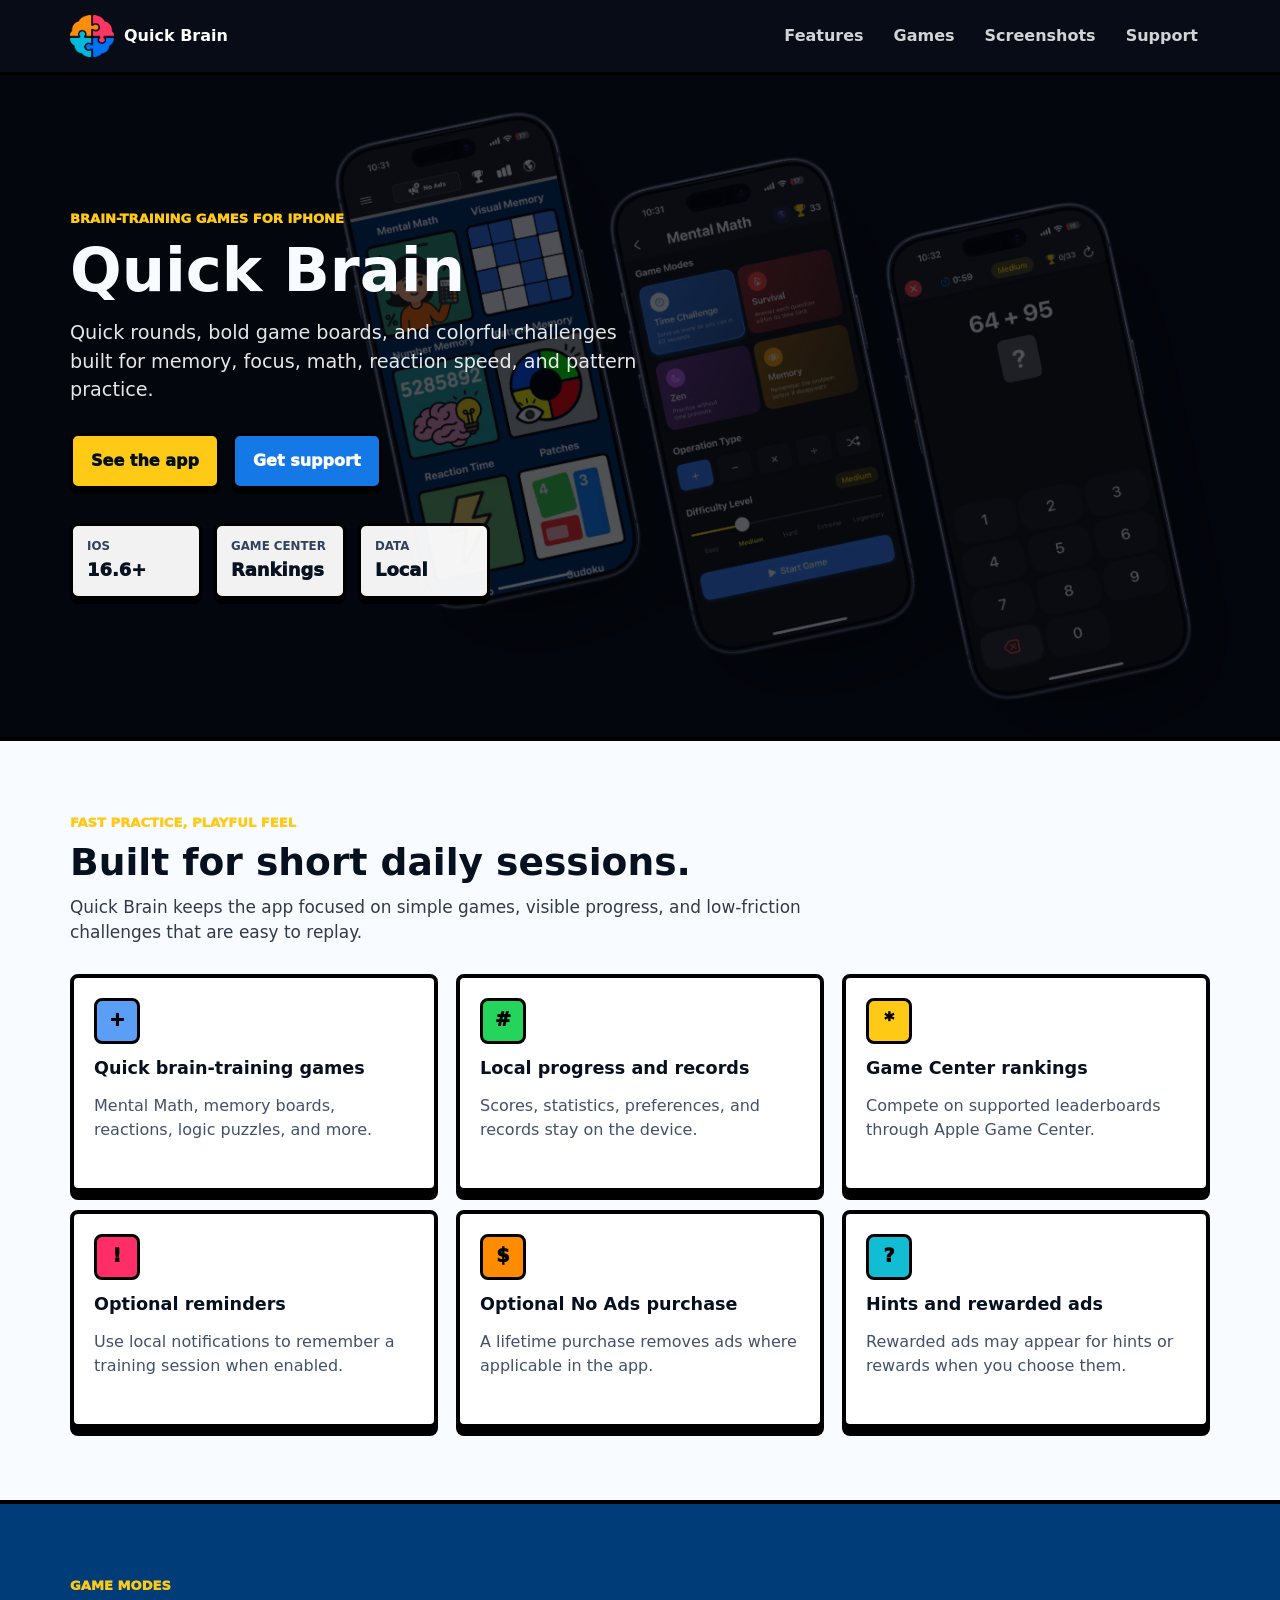
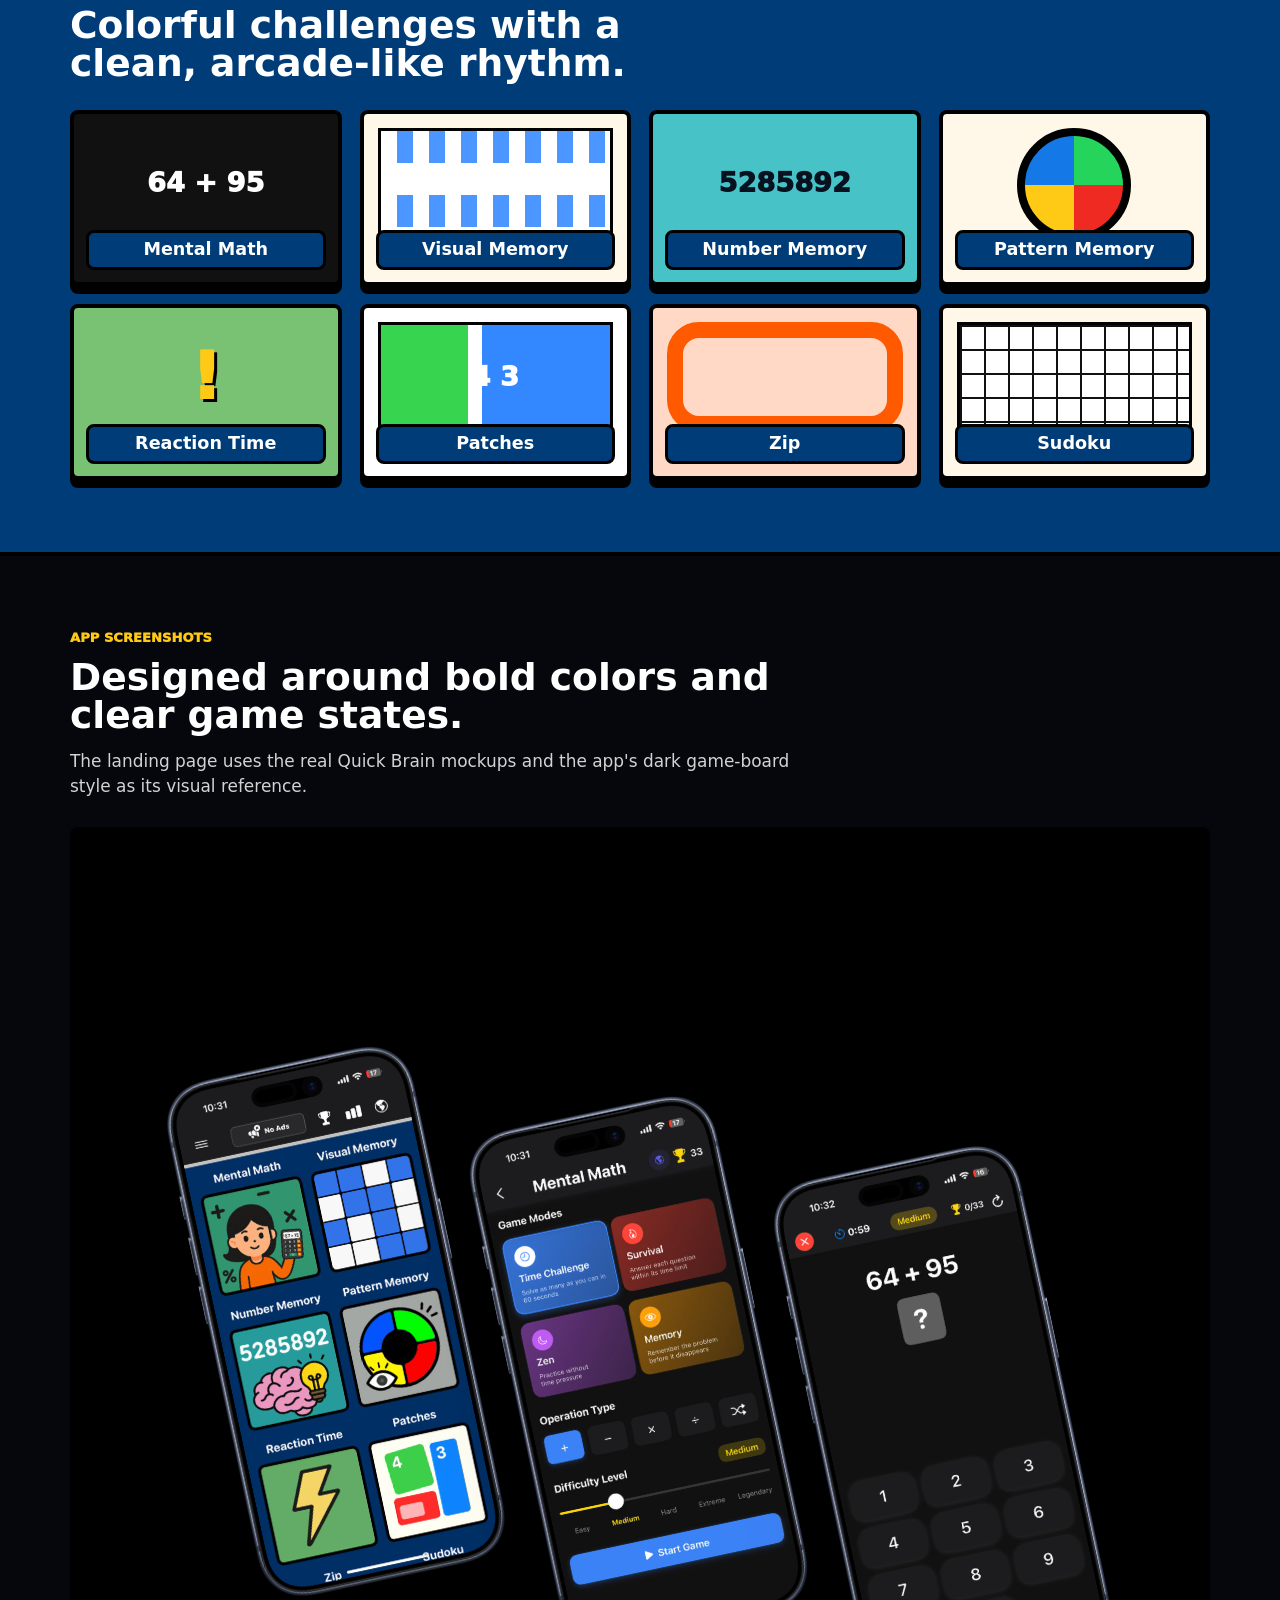
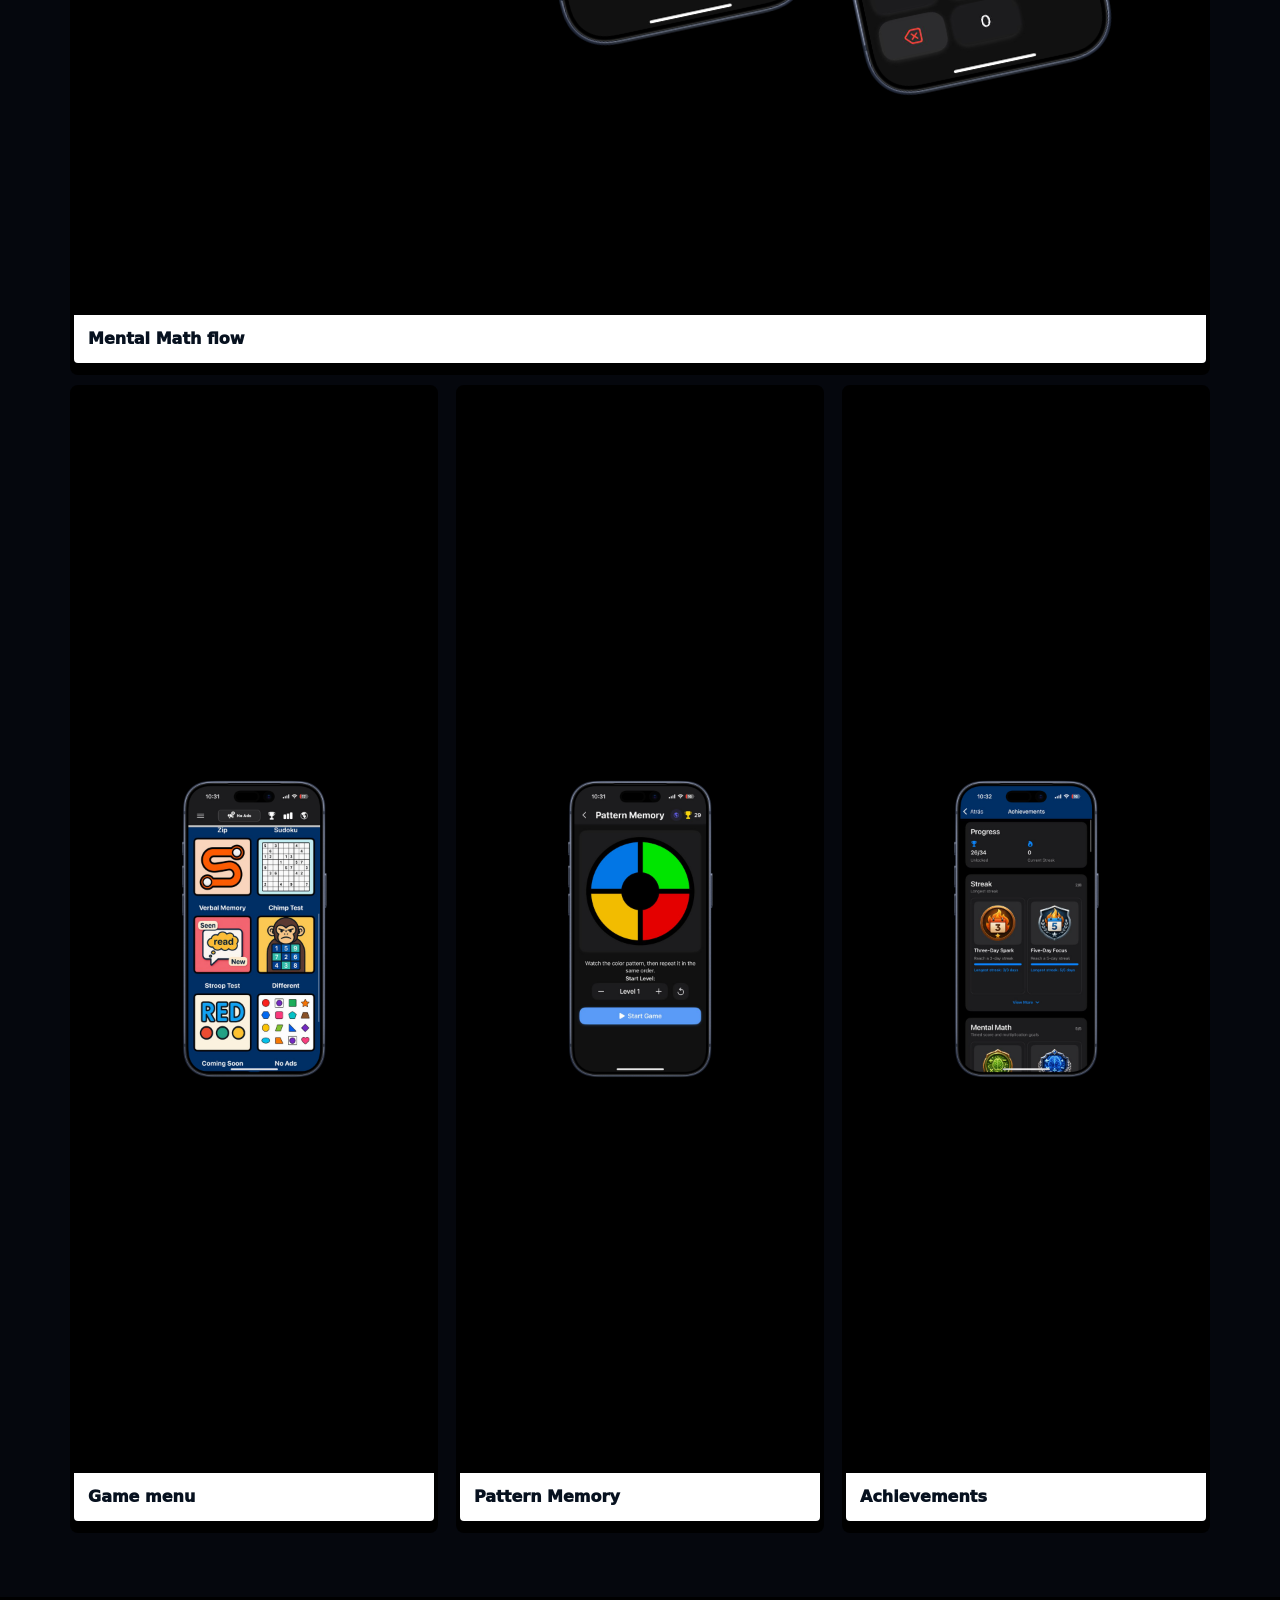
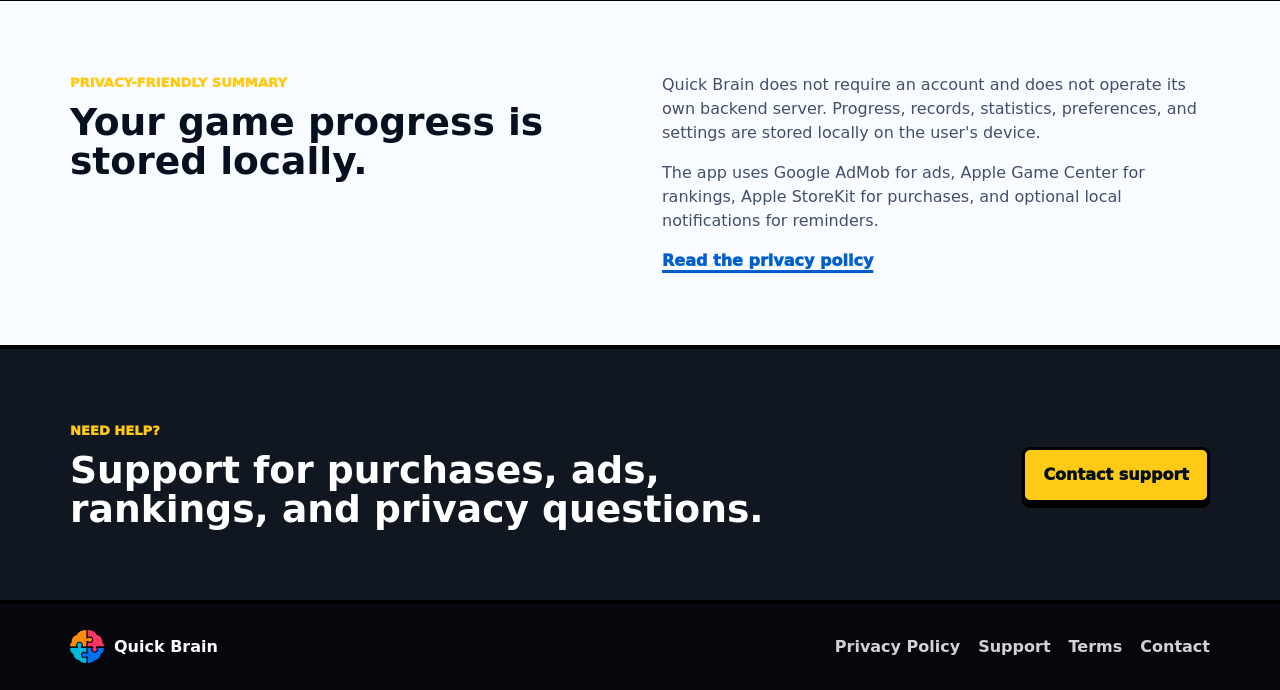
==== index.html @ 98ff45d4 "Add initial website structure for Quick Brain app - Created index.html for the main landing page wit" ====
<!doctype html>
<html lang="en">
  <head>
    <meta charset="utf-8">
    <meta name="viewport" content="width=device-width, initial-scale=1">
    <title>Quick Brain | Brain Training Games for iPhone</title>
    <meta
      name="description"
      content="Quick Brain is a playful iPhone app with fast brain-training games, local progress, Game Center rankings, reminders, and an optional No Ads purchase."
    >
    <meta property="og:title" content="Quick Brain">
    <meta property="og:description" content="Fast, playful brain-training games for iPhone.">
    <meta property="og:image" content="/imagenes/edits/mental-math-flow-mockup.png">
    <link rel="icon" href="/imagenes/logo.png">
    <link rel="apple-touch-icon" href="/imagenes/logo.png">
    <link rel="stylesheet" href="/styles.css">
  </head>
  <body>
    <header class="site-header">
      <nav class="nav-shell" aria-label="Main navigation">
        <a class="brand" href="/" aria-label="Quick Brain home">
          <img class="brand-logo" src="/imagenes/logo.png" alt="" width="44" height="44">
          <span>Quick Brain</span>
        </a>
        <button class="nav-toggle" type="button" aria-expanded="false" aria-controls="nav-links" aria-label="Open navigation">
          <span></span>
          <span></span>
          <span></span>
        </button>
        <div class="nav-links" id="nav-links">
          <a href="#features">Features</a>
          <a href="#games">Games</a>
          <a href="#screenshots">Screenshots</a>
          <a href="/support/">Support</a>
        </div>
      </nav>
    </header>

    <main>
      <section class="hero" aria-labelledby="hero-title">
        <div class="hero-content">
          <p class="eyebrow">Brain-training games for iPhone</p>
          <h1 id="hero-title">Quick Brain</h1>
          <p class="hero-copy">
            Quick rounds, bold game boards, and colorful challenges built for memory,
            focus, math, reaction speed, and pattern practice.
          </p>
          <div class="hero-actions">
            <a class="button primary" href="#screenshots">See the app</a>
            <a class="button secondary" href="/support/">Get support</a>
          </div>
          <dl class="hero-stats" aria-label="Quick Brain app highlights">
            <div>
              <dt>iOS</dt>
              <dd>16.6+</dd>
            </div>
            <div>
              <dt>Game Center</dt>
              <dd>Rankings</dd>
            </div>
            <div>
              <dt>Data</dt>
              <dd>Local</dd>
            </div>
          </dl>
        </div>
      </section>

      <section class="section section-light" id="features">
        <div class="section-inner">
          <div class="section-heading">
            <p class="eyebrow">Fast practice, playful feel</p>
            <h2>Built for short daily sessions.</h2>
            <p>
              Quick Brain keeps the app focused on simple games, visible progress,
              and low-friction challenges that are easy to replay.
            </p>
          </div>

          <div class="feature-grid">
            <article class="feature-card accent-blue">
              <span class="feature-icon" aria-hidden="true">+</span>
              <h3>Quick brain-training games</h3>
              <p>Mental Math, memory boards, reactions, logic puzzles, and more.</p>
            </article>
            <article class="feature-card accent-green">
              <span class="feature-icon" aria-hidden="true">#</span>
              <h3>Local progress and records</h3>
              <p>Scores, statistics, preferences, and records stay on the device.</p>
            </article>
            <article class="feature-card accent-yellow">
              <span class="feature-icon" aria-hidden="true">*</span>
              <h3>Game Center rankings</h3>
              <p>Compete on supported leaderboards through Apple Game Center.</p>
            </article>
            <article class="feature-card accent-pink">
              <span class="feature-icon" aria-hidden="true">!</span>
              <h3>Optional reminders</h3>
              <p>Use local notifications to remember a training session when enabled.</p>
            </article>
            <article class="feature-card accent-orange">
              <span class="feature-icon" aria-hidden="true">$</span>
              <h3>Optional No Ads purchase</h3>
              <p>A lifetime purchase removes ads where applicable in the app.</p>
            </article>
            <article class="feature-card accent-cyan">
              <span class="feature-icon" aria-hidden="true">?</span>
              <h3>Hints and rewarded ads</h3>
              <p>Rewarded ads may appear for hints or rewards when you choose them.</p>
            </article>
          </div>
        </div>
      </section>

      <section class="section section-blue" id="games">
        <div class="section-inner">
          <div class="section-heading compact">
            <p class="eyebrow">Game modes</p>
            <h2>Colorful challenges with a clean, arcade-like rhythm.</h2>
          </div>

          <div class="game-grid" aria-label="Quick Brain games">
            <article class="game-card math">
              <span aria-hidden="true">64 + 95</span>
              <h3>Mental Math</h3>
            </article>
            <article class="game-card visual">
              <span aria-hidden="true"></span>
              <h3>Visual Memory</h3>
            </article>
            <article class="game-card number">
              <span aria-hidden="true">5285892</span>
              <h3>Number Memory</h3>
            </article>
            <article class="game-card pattern">
              <span aria-hidden="true"></span>
              <h3>Pattern Memory</h3>
            </article>
            <article class="game-card reaction">
              <span aria-hidden="true">!</span>
              <h3>Reaction Time</h3>
            </article>
            <article class="game-card patches">
              <span aria-hidden="true">4 3</span>
              <h3>Patches</h3>
            </article>
            <article class="game-card zip">
              <span aria-hidden="true"></span>
              <h3>Zip</h3>
            </article>
            <article class="game-card sudoku">
              <span aria-hidden="true"></span>
              <h3>Sudoku</h3>
            </article>
          </div>
        </div>
      </section>

      <section class="section section-dark" id="screenshots">
        <div class="section-inner">
          <div class="section-heading">
            <p class="eyebrow">App screenshots</p>
            <h2>Designed around bold colors and clear game states.</h2>
            <p>
              The landing page uses the real Quick Brain mockups and the app's
              dark game-board style as its visual reference.
            </p>
          </div>

          <div class="showcase-grid">
            <figure class="shot-card wide">
              <img
                src="/imagenes/edits/mental-math-flow-mockup.png"
                alt="Three Quick Brain iPhone screens showing game selection, Mental Math settings, and a Mental Math question."
                width="1080"
                height="1080"
              >
              <figcaption>Mental Math flow</figcaption>
            </figure>
            <figure class="shot-card">
              <img
                src="/imagenes/edits/main-menu-second-half-mockup.png"
                alt="Quick Brain iPhone menu showing Zip, Sudoku, Verbal Memory, Chimp Test, Stroop Test, and Different."
                width="1080"
                height="1080"
                loading="lazy"
              >
              <figcaption>Game menu</figcaption>
            </figure>
            <figure class="shot-card">
              <img
                src="/imagenes/edits/pattern-memory-mockup.png"
                alt="Pattern Memory screen with a four-color circular sequence game."
                width="1080"
                height="1080"
                loading="lazy"
              >
              <figcaption>Pattern Memory</figcaption>
            </figure>
            <figure class="shot-card">
              <img
                src="/imagenes/edits/achievements-mockup.png"
                alt="Achievements screen showing progress, streak medals, and Mental Math awards."
                width="1080"
                height="1080"
                loading="lazy"
              >
              <figcaption>Achievements</figcaption>
            </figure>
          </div>
        </div>
      </section>

      <section class="section section-light">
        <div class="section-inner split-section">
          <div>
            <p class="eyebrow">Privacy-friendly summary</p>
            <h2>Your game progress is stored locally.</h2>
          </div>
          <div class="copy-stack">
            <p>
              Quick Brain does not require an account and does not operate its own
              backend server. Progress, records, statistics, preferences, and settings
              are stored locally on the user's device.
            </p>
            <p>
              The app uses Google AdMob for ads, Apple Game Center for rankings,
              Apple StoreKit for purchases, and optional local notifications for reminders.
            </p>
            <a class="text-link" href="/privacy/">Read the privacy policy</a>
          </div>
        </div>
      </section>

      <section class="section cta-section">
        <div class="section-inner cta-inner">
          <div>
            <p class="eyebrow">Need help?</p>
            <h2>Support for purchases, ads, rankings, and privacy questions.</h2>
          </div>
          <a class="button primary" href="/support/">Contact support</a>
        </div>
      </section>
    </main>

    <footer class="site-footer">
      <div class="footer-inner">
        <a class="footer-brand" href="/">
          <img src="/imagenes/logo.png" alt="" width="34" height="34">
          <span>Quick Brain</span>
        </a>
        <div class="footer-links" aria-label="Footer navigation">
          <a href="/privacy/">Privacy Policy</a>
          <a href="/support/">Support</a>
          <a href="/terms/">Terms</a>
          <a href="mailto:support@tudominio.com">Contact</a>
        </div>
      </div>
    </footer>

    <script src="/script.js"></script>
  </body>
</html>
---- styles.css ----
:root {
  color-scheme: dark;
  --ink: #06101f;
  --ink-2: #101622;
  --panel: #17191f;
  --blue: #003d78;
  --blue-2: #1479e6;
  --cyan: #12bdd4;
  --green: #25d45b;
  --yellow: #ffca16;
  --orange: #ff8c00;
  --pink: #ff2e67;
  --red: #ef2a23;
  --paper: #f8fbff;
  --cream: #fff8e8;
  --muted: #aeb8c8;
  --line: #000;
  --shadow: 0 24px 64px rgba(0, 0, 0, 0.35);
  --max: 1140px;
}

* {
  box-sizing: border-box;
}

html {
  scroll-behavior: smooth;
}

body {
  margin: 0;
  font-family: Inter, ui-sans-serif, system-ui, -apple-system, BlinkMacSystemFont, "Segoe UI", sans-serif;
  color: var(--paper);
  background: var(--ink);
  line-height: 1.5;
}

body.nav-open {
  overflow: hidden;
}

img {
  display: block;
  max-width: 100%;
}

a {
  color: inherit;
}

.site-header {
  position: sticky;
  top: 0;
  z-index: 20;
  border-bottom: 3px solid var(--line);
  background: rgba(8, 13, 22, 0.96);
  backdrop-filter: blur(16px);
}

.nav-shell {
  width: calc(100% - 32px);
  max-width: var(--max);
  min-height: 72px;
  margin: 0 auto;
  display: flex;
  align-items: center;
  justify-content: space-between;
  gap: 18px;
}

.brand,
.footer-brand {
  display: inline-flex;
  align-items: center;
  gap: 10px;
  color: #fff;
  font-weight: 900;
  text-decoration: none;
}

.brand-logo,
.footer-brand img {
  width: 44px;
  height: 44px;
  object-fit: contain;
}

.nav-links {
  display: flex;
  align-items: center;
  gap: 6px;
}

.nav-links a,
.footer-links a {
  color: rgba(255, 255, 255, 0.82);
  font-weight: 800;
  text-decoration: none;
}

.nav-links a {
  padding: 10px 12px;
  border-radius: 8px;
}

.nav-links a:hover,
.nav-links a:focus-visible,
.footer-links a:hover,
.footer-links a:focus-visible {
  color: #fff;
  outline: none;
}

.nav-links a:hover,
.nav-links a:focus-visible {
  background: rgba(255, 255, 255, 0.1);
}

.nav-toggle {
  display: none;
  width: 44px;
  height: 44px;
  border: 3px solid #000;
  border-radius: 8px;
  background: #fff;
  color: #000;
  cursor: pointer;
}

.nav-toggle span {
  display: block;
  width: 18px;
  height: 3px;
  margin: 4px auto;
  border-radius: 3px;
  background: #000;
}

.hero {
  position: relative;
  min-height: 74svh;
  overflow: hidden;
  display: flex;
  align-items: center;
  border-bottom: 4px solid #000;
  background: #05070d;
}

.hero::before {
  content: "";
  position: absolute;
  inset: 0;
  background-image: url("/imagenes/edits/mental-math-flow-mockup.png");
  background-repeat: no-repeat;
  background-size: min(980px, 95vw);
  background-position: right 2vw center;
  opacity: 0.72;
}

.hero::after {
  content: "";
  position: absolute;
  inset: 0;
  background: rgba(2, 6, 13, 0.57);
}

.hero-content {
  position: relative;
  z-index: 1;
  width: calc(100% - 32px);
  max-width: var(--max);
  margin: 0 auto;
  padding: 76px 0 80px;
}

.eyebrow {
  margin: 0 0 10px;
  color: var(--yellow);
  font-size: 0.82rem;
  font-weight: 950;
  text-transform: uppercase;
  letter-spacing: 0;
}

h1,
h2,
h3,
p {
  overflow-wrap: anywhere;
}

h1,
h2,
h3 {
  margin: 0;
  line-height: 1.02;
  letter-spacing: 0;
}

h1 {
  max-width: 640px;
  font-size: 3.8rem;
}

h2 {
  font-size: 2.35rem;
}

h3 {
  font-size: 1.1rem;
}

.hero-copy {
  max-width: 590px;
  margin: 18px 0 0;
  color: rgba(255, 255, 255, 0.9);
  font-size: 1.2rem;
}

.hero-actions,
.cta-inner,
.footer-inner,
.hero-stats,
.split-section {
  display: flex;
}

.hero-actions {
  flex-wrap: wrap;
  gap: 12px;
  margin-top: 28px;
}

.button {
  display: inline-flex;
  min-height: 48px;
  align-items: center;
  justify-content: center;
  padding: 13px 18px;
  border: 3px solid #000;
  border-radius: 8px;
  box-shadow: 0 5px 0 #000;
  font-weight: 950;
  text-decoration: none;
  transition: transform 160ms ease, box-shadow 160ms ease;
}

.button:hover,
.button:focus-visible {
  transform: translateY(2px);
  box-shadow: 0 3px 0 #000;
  outline: none;
}

.button.primary {
  color: #03101c;
  background: var(--yellow);
}

.button.secondary {
  color: #fff;
  background: var(--blue-2);
}

.hero-stats {
  flex-wrap: wrap;
  gap: 12px;
  margin: 34px 0 0;
}

.hero-stats div {
  min-width: 132px;
  padding: 12px 14px;
  border: 3px solid #000;
  border-radius: 8px;
  background: rgba(255, 255, 255, 0.95);
  box-shadow: 0 5px 0 #000;
  color: #07111f;
}

.hero-stats dt {
  color: #31435c;
  font-size: 0.74rem;
  font-weight: 900;
  text-transform: uppercase;
}

.hero-stats dd {
  margin: 1px 0 0;
  font-size: 1.12rem;
  font-weight: 950;
}

.section {
  border-bottom: 4px solid #000;
}

.section-inner {
  width: calc(100% - 32px);
  max-width: var(--max);
  margin: 0 auto;
  padding: 72px 0;
}

.section-light {
  color: var(--ink);
  background: var(--paper);
}

.section-blue {
  color: #fff;
  background: var(--blue);
}

.section-dark {
  color: #fff;
  background: #05070d;
}

.section-heading {
  max-width: 760px;
  margin-bottom: 28px;
}

.section-heading.compact {
  max-width: 680px;
}

.section-heading p:not(.eyebrow) {
  margin: 14px 0 0;
  color: currentColor;
  opacity: 0.82;
  font-size: 1.06rem;
}

.feature-grid,
.game-grid,
.showcase-grid,
.support-grid {
  display: grid;
  gap: 18px;
}

.feature-grid {
  grid-template-columns: repeat(3, 1fr);
}

.feature-card,
.game-card,
.shot-card,
.support-card {
  border: 4px solid #000;
  border-radius: 8px;
  box-shadow: 0 8px 0 #000;
}

.feature-card {
  min-height: 218px;
  padding: 20px;
  background: #fff;
}

.feature-card p,
.support-card p,
.legal-content p,
.copy-stack p {
  color: #42516a;
}

.feature-icon {
  display: inline-flex;
  width: 46px;
  height: 46px;
  margin-bottom: 16px;
  align-items: center;
  justify-content: center;
  border: 3px solid #000;
  border-radius: 8px;
  color: #000;
  font-size: 1.2rem;
  font-weight: 950;
}

.accent-blue .feature-icon {
  background: #5a9ff5;
}

.accent-green .feature-icon {
  background: var(--green);
}

.accent-yellow .feature-icon {
  background: var(--yellow);
}

.accent-pink .feature-icon {
  background: var(--pink);
}

.accent-orange .feature-icon {
  background: var(--orange);
}

.accent-cyan .feature-icon {
  background: var(--cyan);
}

.game-grid {
  grid-template-columns: repeat(4, 1fr);
}

.game-card {
  position: relative;
  min-height: 176px;
  overflow: hidden;
  padding: 14px;
  background: var(--cream);
}

.game-card h3 {
  position: absolute;
  left: 12px;
  right: 12px;
  bottom: 12px;
  z-index: 1;
  padding: 8px 10px;
  border: 3px solid #000;
  border-radius: 8px;
  color: #fff;
  background: var(--blue);
  text-align: center;
}

.game-card > span {
  display: grid;
  min-height: 110px;
  place-items: center;
  color: #07111f;
  font-size: 1.7rem;
  font-weight: 950;
}

.game-card.math {
  background: #111;
}

.game-card.math > span {
  color: #fff;
}

.game-card.visual > span {
  background:
    linear-gradient(90deg, #fff 25%, transparent 25% 50%, #fff 50% 75%, transparent 75%) 0 0 / 64px 64px,
    linear-gradient(#4b96ff 50%, #fff 50%) 0 0 / 64px 64px;
  border: 3px solid #000;
}

.game-card.number {
  background: #47c3c8;
}

.game-card.pattern > span {
  width: 114px;
  height: 114px;
  margin: 0 auto;
  border: 8px solid #000;
  border-radius: 50%;
  background:
    conic-gradient(var(--green) 0 25%, var(--red) 25% 50%, var(--yellow) 50% 75%, var(--blue-2) 75% 100%);
}

.game-card.reaction {
  background: #79c173;
}

.game-card.reaction > span {
  color: var(--yellow);
  font-size: 4rem;
  text-shadow: 3px 3px 0 #000;
}

.game-card.patches {
  background: #fff;
}

.game-card.patches > span {
  color: #fff;
  background:
    linear-gradient(90deg, #37d450 0 38%, transparent 38% 44%, #3488ff 44% 100%);
  border: 3px solid #000;
}

.game-card.zip {
  background: #ffd9c5;
}

.game-card.zip > span {
  border: 16px solid #ff5a00;
  border-radius: 32px;
}

.game-card.sudoku > span {
  background:
    linear-gradient(#111 2px, transparent 2px) 0 0 / 24px 24px,
    linear-gradient(90deg, #111 2px, transparent 2px) 0 0 / 24px 24px,
    #fff;
  border: 3px solid #000;
}

.showcase-grid {
  grid-template-columns: repeat(3, 1fr);
  align-items: stretch;
}

.shot-card {
  margin: 0;
  overflow: hidden;
  background: #000;
}

.shot-card.wide {
  grid-column: span 3;
}

.shot-card img {
  width: 100%;
  aspect-ratio: 1;
  object-fit: contain;
  background: #000;
}

.shot-card figcaption {
  padding: 12px 14px;
  border-top: 4px solid #000;
  color: #07111f;
  background: #fff;
  font-weight: 950;
}

.split-section {
  align-items: flex-start;
  justify-content: space-between;
  gap: 44px;
}

.split-section > * {
  flex: 1;
}

.copy-stack p:first-child {
  margin-top: 0;
}

.text-link {
  color: #005fcc;
  font-weight: 950;
  text-decoration-thickness: 3px;
  text-underline-offset: 4px;
}

.cta-section {
  color: #fff;
  background: #111720;
}

.cta-inner {
  align-items: center;
  justify-content: space-between;
  gap: 24px;
}

.cta-inner h2 {
  max-width: 760px;
}

.site-footer {
  background: #05070d;
}

.footer-inner {
  width: calc(100% - 32px);
  max-width: var(--max);
  margin: 0 auto;
  padding: 26px 0;
  align-items: center;
  justify-content: space-between;
  gap: 20px;
}

.footer-brand img {
  width: 34px;
  height: 34px;
}

.footer-links {
  display: flex;
  flex-wrap: wrap;
  gap: 14px 18px;
}

.page-hero {
  color: #fff;
  border-bottom: 4px solid #000;
  background: #05070d;
}

.page-hero .section-inner {
  padding: 66px 0;
}

.page-hero h1 {
  font-size: 3rem;
}

.page-hero p:not(.eyebrow) {
  max-width: 690px;
  color: rgba(255, 255, 255, 0.84);
  font-size: 1.08rem;
}

.page-hero .button {
  margin-top: 16px;
}

.legal-page {
  color: var(--ink);
  background: var(--paper);
}

.legal-content {
  max-width: 840px;
}

.legal-content h2,
.support-card h2 {
  margin-top: 32px;
  color: var(--ink);
  font-size: 1.35rem;
}

.legal-content h2:first-of-type {
  margin-top: 20px;
}

.legal-content a,
.support-card a {
  color: #005fcc;
  font-weight: 850;
}

.support-grid {
  grid-template-columns: repeat(2, 1fr);
}

.support-card {
  padding: 22px;
  background: #fff;
}

.support-card h2 {
  margin-top: 0;
}

.support-card ol {
  margin: 16px 0 0;
  padding-left: 22px;
  color: #42516a;
}

.support-card li + li {
  margin-top: 8px;
}

@media (max-width: 920px) {
  .feature-grid,
  .game-grid,
  .showcase-grid,
  .support-grid {
    grid-template-columns: repeat(2, 1fr);
  }

  .shot-card.wide {
    grid-column: span 2;
  }
}

@media (max-width: 720px) {
  .nav-toggle {
    display: block;
  }

  .nav-links {
    position: fixed;
    left: 16px;
    right: 16px;
    top: 84px;
    display: none;
    flex-direction: column;
    align-items: stretch;
    padding: 14px;
    border: 4px solid #000;
    border-radius: 8px;
    background: #101722;
    box-shadow: 0 8px 0 #000;
  }

  .nav-links.is-open {
    display: flex;
  }

  .nav-links a {
    padding: 13px 12px;
  }

  .hero {
    min-height: 72svh;
    align-items: flex-end;
  }

  .hero::before {
    background-size: 780px;
    background-position: center top 18px;
    opacity: 0.52;
  }

  .hero-content {
    padding: 150px 0 36px;
  }

  h1 {
    font-size: 2.85rem;
  }

  h2 {
    font-size: 2rem;
  }

  .hero-copy {
    font-size: 1.05rem;
  }

  .section-inner {
    padding: 52px 0;
  }

  .feature-grid,
  .game-grid,
  .showcase-grid,
  .support-grid {
    grid-template-columns: 1fr;
  }

  .shot-card.wide {
    grid-column: span 1;
  }

  .split-section,
  .cta-inner,
  .footer-inner {
    flex-direction: column;
    align-items: flex-start;
  }

  .hero-stats div {
    flex: 1 1 140px;
  }
}

@media (max-width: 420px) {
  .nav-shell,
  .section-inner,
  .footer-inner,
  .hero-content {
    width: calc(100% - 24px);
    max-width: 366px;
    margin-left: 12px;
    margin-right: 12px;
  }

  .brand span {
    max-width: 170px;
  }

  h1 {
    font-size: 2.45rem;
  }

  h2 {
    font-size: 1.72rem;
  }

  .button {
    width: 100%;
  }

  .hero-actions {
    width: 100%;
  }
}
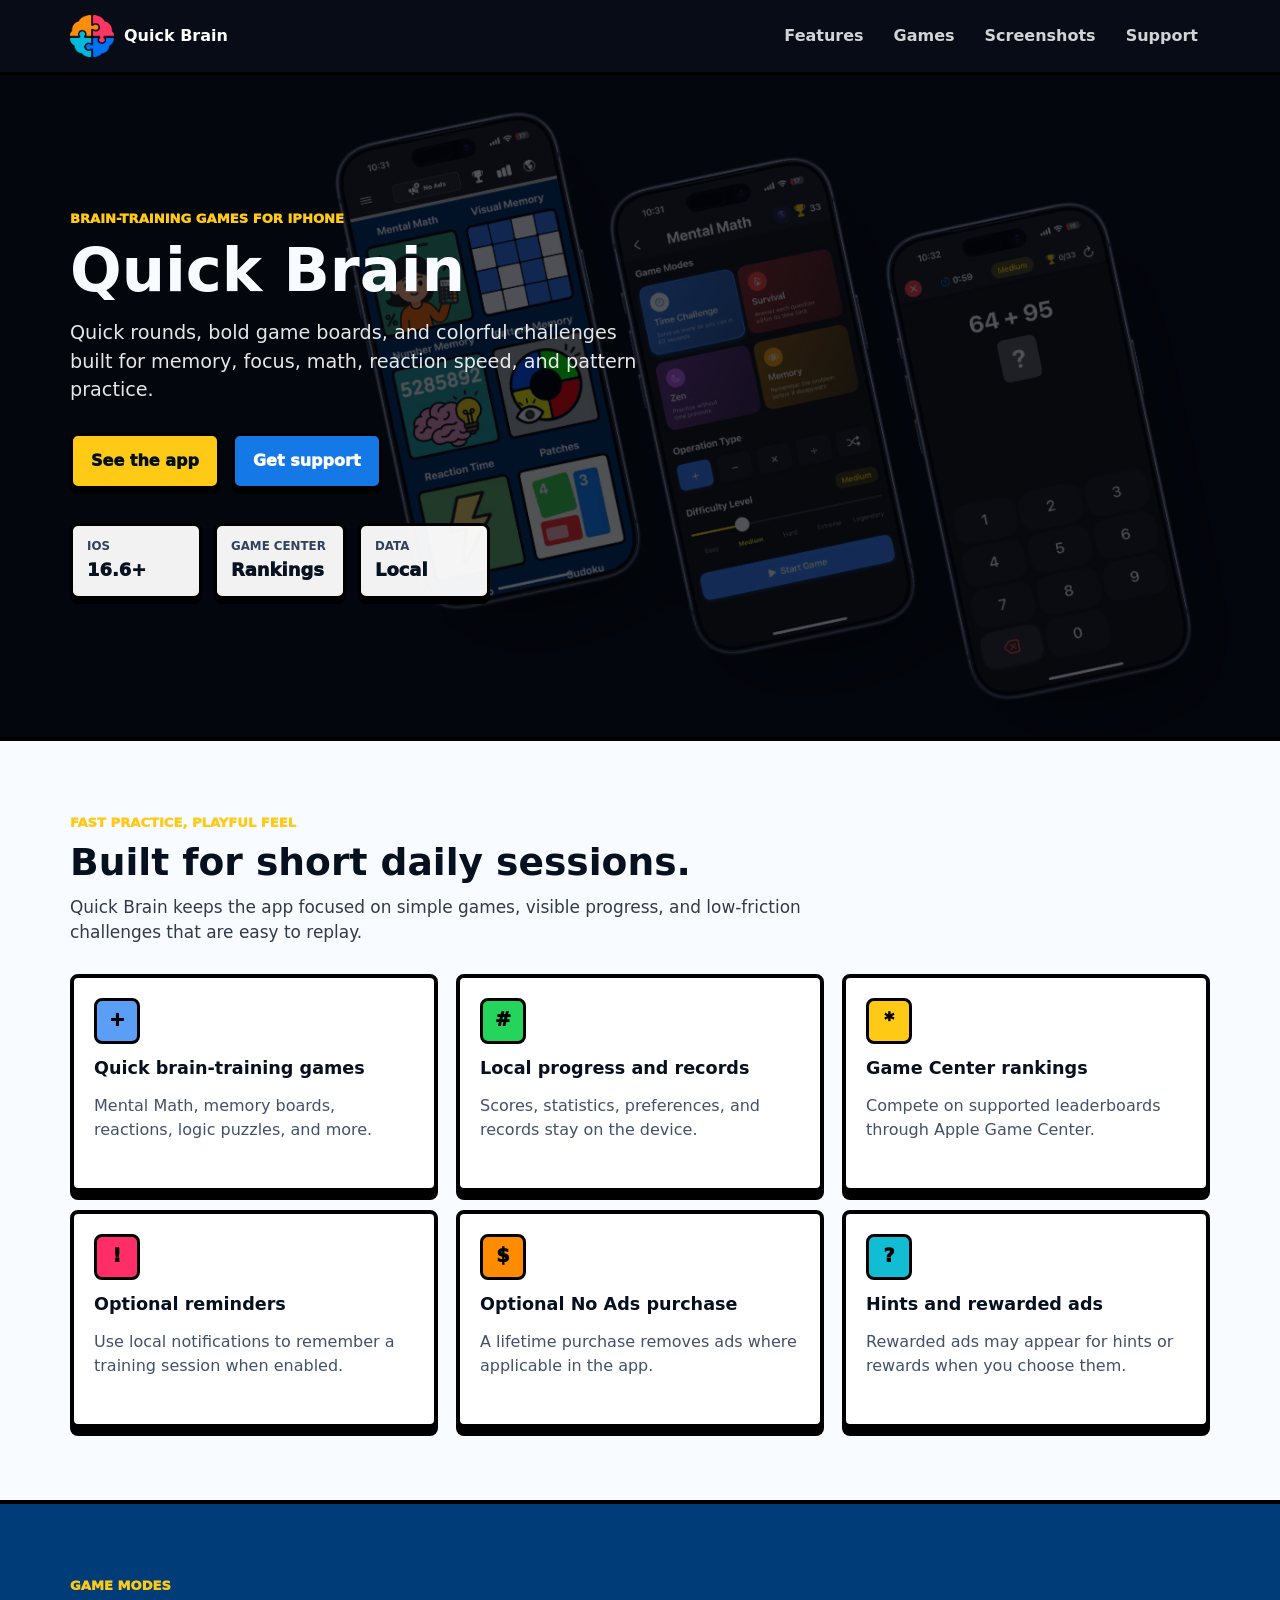
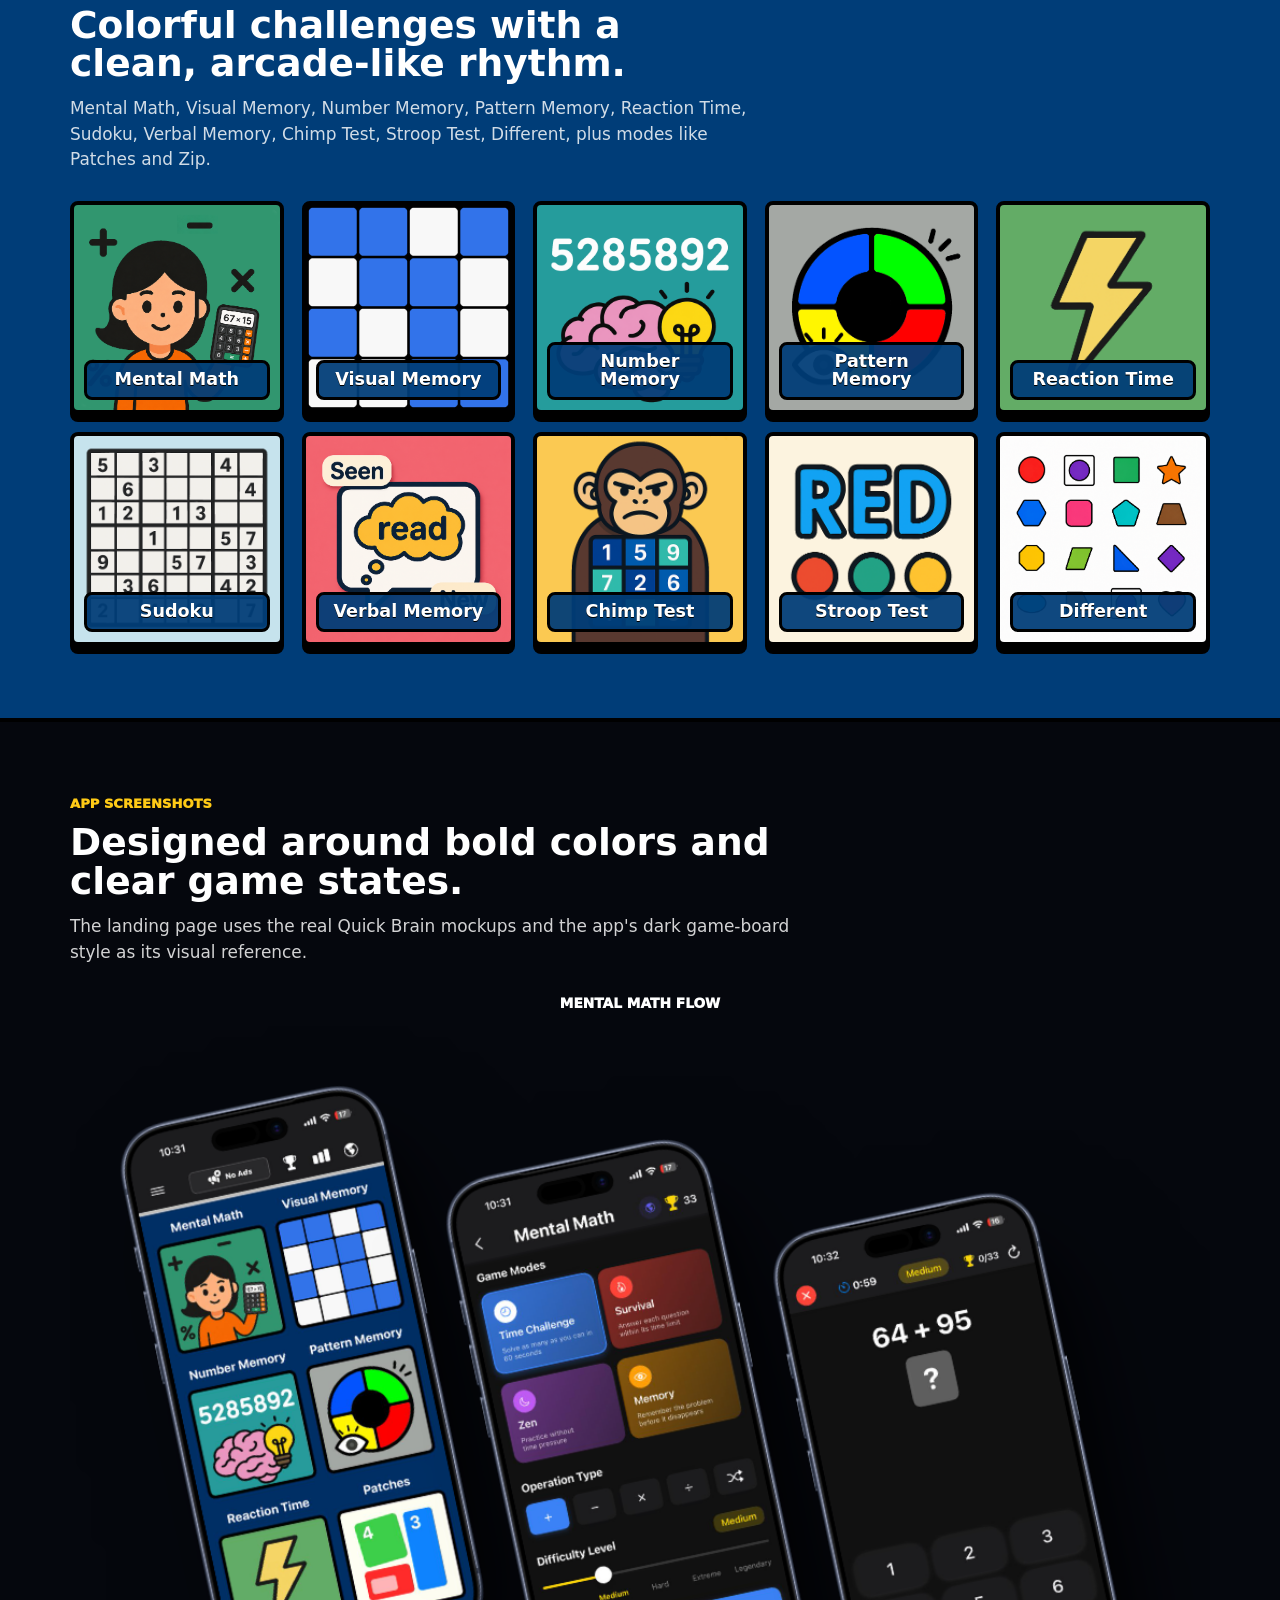
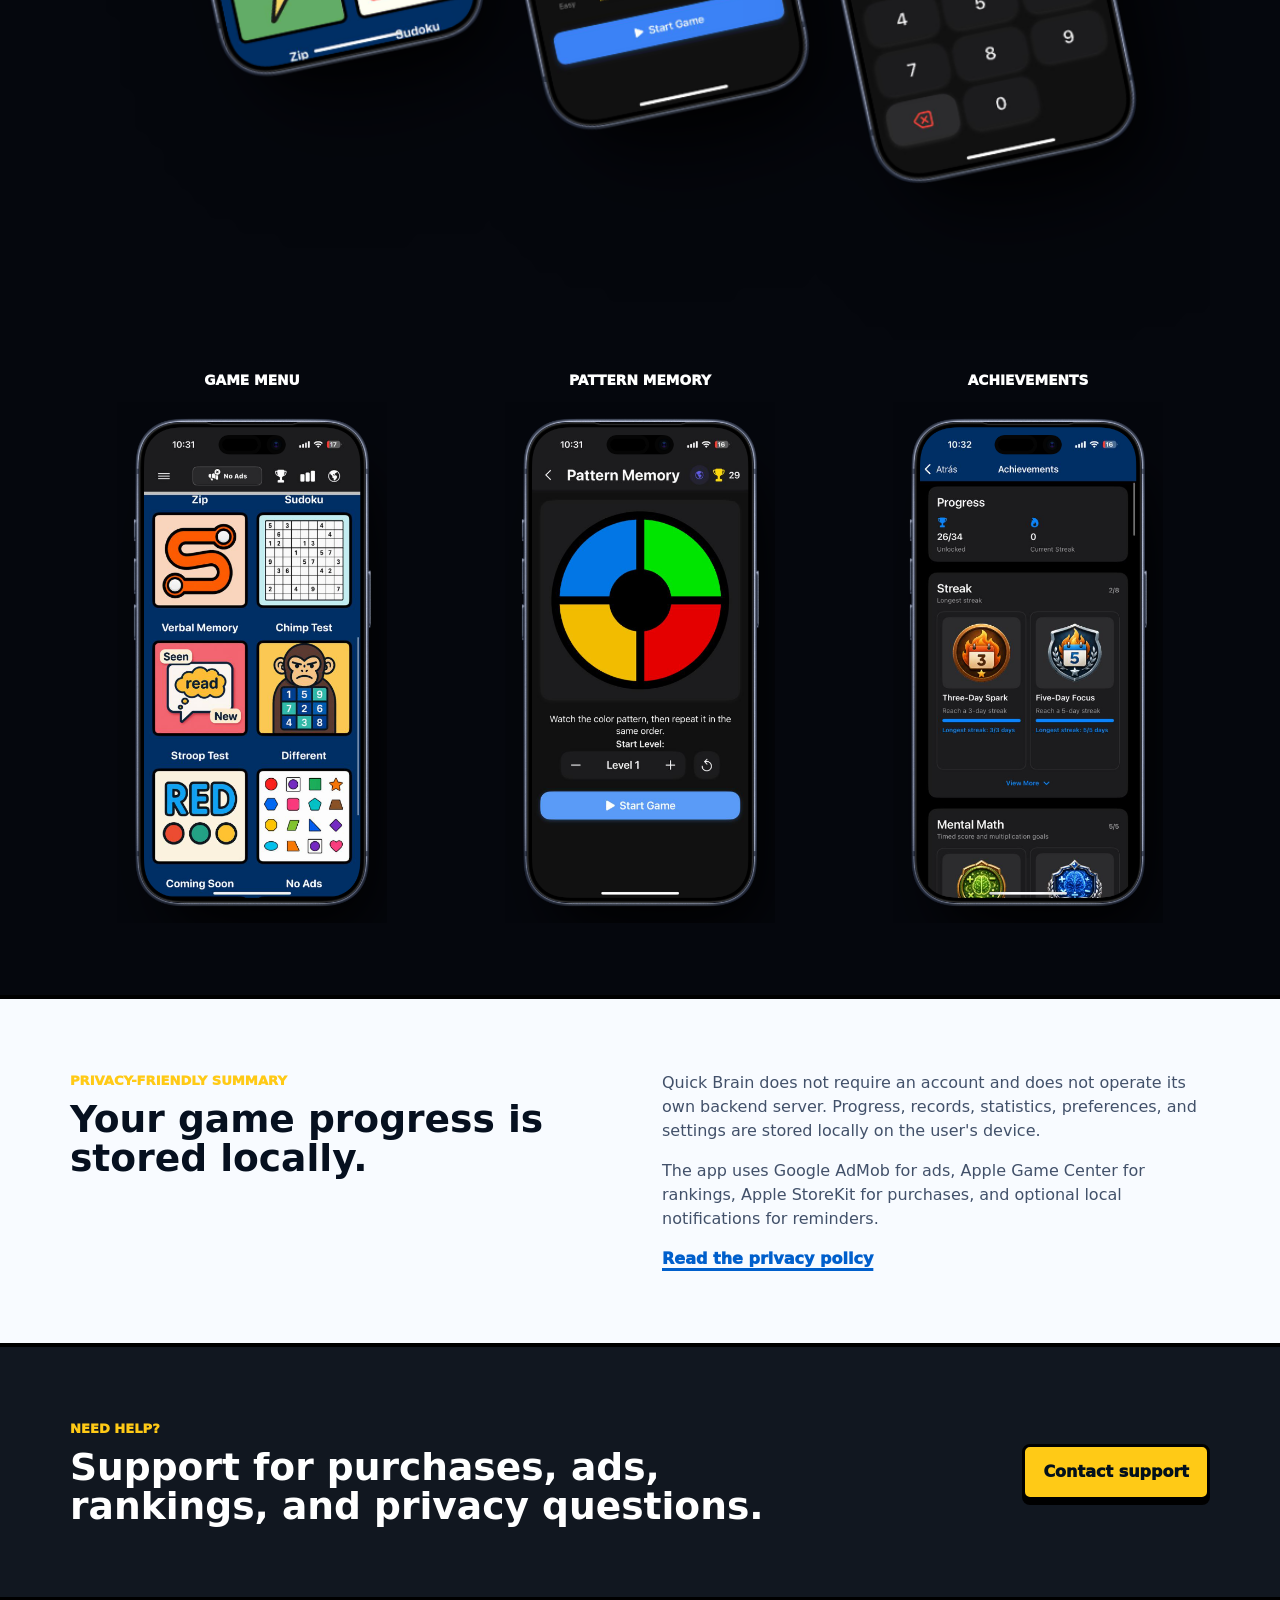
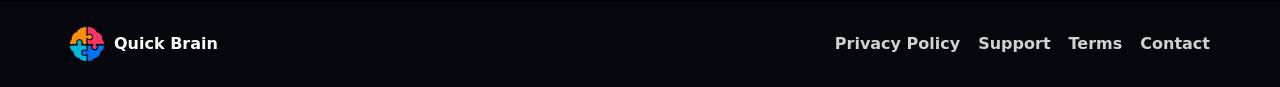
==== commit 49a2a79b: "Add new images for Verbal Memory and Visual Memory games - Added 'Verbal Memory - VeMSquare.png' to " ====
--- a/index.html
+++ b/index.html
@@ -3,7 +3,7 @@
   <head>
     <meta charset="utf-8">
     <meta name="viewport" content="width=device-width, initial-scale=1">
-    <title>Quick Brain | Brain Training Games for iPhone</title>
+    <title>Quick Brain</title>
     <meta
       name="description"
       content="Quick Brain is a playful iPhone app with fast brain-training games, local progress, Game Center rankings, reminders, and an optional No Ads purchase."
@@ -117,40 +117,113 @@
           <div class="section-heading compact">
             <p class="eyebrow">Game modes</p>
             <h2>Colorful challenges with a clean, arcade-like rhythm.</h2>
+            <p>
+              Mental Math, Visual Memory, Number Memory, Pattern Memory, Reaction Time,
+              Sudoku, Verbal Memory, Chimp Test, Stroop Test, Different, plus modes like
+              Patches and Zip.
+            </p>
           </div>
 
           <div class="game-grid" aria-label="Quick Brain games">
-            <article class="game-card math">
-              <span aria-hidden="true">64 + 95</span>
+            <article class="game-card">
+              <img
+                src="/imagenes/juegos/Mental%20Math%20-%20MMSquare.png"
+                alt="Mental Math game illustration."
+                width="1254"
+                height="1254"
+                loading="lazy"
+              >
               <h3>Mental Math</h3>
             </article>
-            <article class="game-card visual">
-              <span aria-hidden="true"></span>
+            <article class="game-card">
+              <img
+                src="/imagenes/juegos/Visual%20Memory%20-%20VMSquare.png"
+                alt="Visual Memory game illustration."
+                width="1080"
+                height="1080"
+                loading="lazy"
+              >
               <h3>Visual Memory</h3>
             </article>
-            <article class="game-card number">
-              <span aria-hidden="true">5285892</span>
+            <article class="game-card">
+              <img
+                src="/imagenes/juegos/Number%20Memory%20-%20NMSquare.png"
+                alt="Number Memory game illustration."
+                width="1140"
+                height="1140"
+                loading="lazy"
+              >
               <h3>Number Memory</h3>
             </article>
-            <article class="game-card pattern">
-              <span aria-hidden="true"></span>
+            <article class="game-card">
+              <img
+                src="/imagenes/juegos/Pattern%20Memory%20-%20PMSquare.png"
+                alt="Pattern Memory game illustration."
+                width="944"
+                height="929"
+                loading="lazy"
+              >
               <h3>Pattern Memory</h3>
             </article>
-            <article class="game-card reaction">
-              <span aria-hidden="true">!</span>
+            <article class="game-card">
+              <img
+                src="/imagenes/juegos/Reaction%20Time%20-%20ReactionSquare.png"
+                alt="Reaction Time game illustration."
+                width="893"
+                height="895"
+                loading="lazy"
+              >
               <h3>Reaction Time</h3>
             </article>
-            <article class="game-card patches">
-              <span aria-hidden="true">4 3</span>
-              <h3>Patches</h3>
-            </article>
-            <article class="game-card zip">
-              <span aria-hidden="true"></span>
-              <h3>Zip</h3>
-            </article>
-            <article class="game-card sudoku">
-              <span aria-hidden="true"></span>
+            <article class="game-card">
+              <img
+                src="/imagenes/juegos/Sudoku%20-%20SudokuSquare.png"
+                alt="Sudoku game illustration."
+                width="920"
+                height="920"
+                loading="lazy"
+              >
               <h3>Sudoku</h3>
+            </article>
+            <article class="game-card">
+              <img
+                src="/imagenes/juegos/Verbal%20Memory%20-%20VeMSquare.png"
+                alt="Verbal Memory game illustration."
+                width="1254"
+                height="1254"
+                loading="lazy"
+              >
+              <h3>Verbal Memory</h3>
+            </article>
+            <article class="game-card">
+              <img
+                src="/imagenes/juegos/Chimp%20Test%20-%20ChimpTestSquare.png"
+                alt="Chimp Test game illustration."
+                width="900"
+                height="900"
+                loading="lazy"
+              >
+              <h3>Chimp Test</h3>
+            </article>
+            <article class="game-card">
+              <img
+                src="/imagenes/juegos/Stroop%20Game%20-%20StroopSquare.png"
+                alt="Stroop Test game illustration."
+                width="872"
+                height="866"
+                loading="lazy"
+              >
+              <h3>Stroop Test</h3>
+            </article>
+            <article class="game-card">
+              <img
+                src="/imagenes/juegos/Different%20-%20OddSquare.png"
+                alt="Different game illustration."
+                width="1254"
+                height="1254"
+                loading="lazy"
+              >
+              <h3>Different</h3>
             </article>
           </div>
         </div>
@@ -169,43 +242,40 @@
 
           <div class="showcase-grid">
             <figure class="shot-card wide">
-              <img
-                src="/imagenes/edits/mental-math-flow-mockup.png"
+              <figcaption>Mental Math flow</figcaption>
+              <img
+                src="/imagenes/edits/mental-math-flow-focused.png"
                 alt="Three Quick Brain iPhone screens showing game selection, Mental Math settings, and a Mental Math question."
-                width="1080"
-                height="1080"
-              >
-              <figcaption>Mental Math flow</figcaption>
+                width="1060"
+                height="850"
+              >
             </figure>
             <figure class="shot-card">
-              <img
-                src="/imagenes/edits/main-menu-second-half-mockup.png"
+              <figcaption>Game menu</figcaption>
+              <img
+                src="/imagenes/edits/main-menu-second-half-focused.png"
                 alt="Quick Brain iPhone menu showing Zip, Sudoku, Verbal Memory, Chimp Test, Stroop Test, and Different."
-                width="1080"
-                height="1080"
-                loading="lazy"
-              >
-              <figcaption>Game menu</figcaption>
+                width="493"
+                height="950"
+              >
             </figure>
             <figure class="shot-card">
-              <img
-                src="/imagenes/edits/pattern-memory-mockup.png"
+              <figcaption>Pattern Memory</figcaption>
+              <img
+                src="/imagenes/edits/pattern-memory-focused.png"
                 alt="Pattern Memory screen with a four-color circular sequence game."
-                width="1080"
-                height="1080"
-                loading="lazy"
-              >
-              <figcaption>Pattern Memory</figcaption>
+                width="493"
+                height="950"
+              >
             </figure>
             <figure class="shot-card">
-              <img
-                src="/imagenes/edits/achievements-mockup.png"
+              <figcaption>Achievements</figcaption>
+              <img
+                src="/imagenes/edits/achievements-focused.png"
                 alt="Achievements screen showing progress, streak medals, and Mental Math awards."
-                width="1080"
-                height="1080"
-                loading="lazy"
-              >
-              <figcaption>Achievements</figcaption>
+                width="493"
+                height="950"
+              >
             </figure>
           </div>
         </div>
@@ -253,7 +323,7 @@
           <a href="/privacy/">Privacy Policy</a>
           <a href="/support/">Support</a>
           <a href="/terms/">Terms</a>
-          <a href="mailto:support@tudominio.com">Contact</a>
+          <a href="mailto:quickbraindev@gmail.com">Contact</a>
         </div>
       </div>
     </footer>
--- a/styles.css
+++ b/styles.css
@@ -347,7 +347,6 @@
 
 .feature-card,
 .game-card,
-.shot-card,
 .support-card {
   border: 4px solid #000;
   border-radius: 8px;
@@ -406,116 +405,52 @@
 }
 
 .game-grid {
-  grid-template-columns: repeat(4, 1fr);
+  grid-template-columns: repeat(5, 1fr);
 }
 
 .game-card {
   position: relative;
-  min-height: 176px;
+  aspect-ratio: 1;
+  min-height: 0;
   overflow: hidden;
-  padding: 14px;
-  background: var(--cream);
+  background: #000;
 }
 
 .game-card h3 {
   position: absolute;
-  left: 12px;
-  right: 12px;
-  bottom: 12px;
+  left: 10px;
+  right: 10px;
+  bottom: 10px;
   z-index: 1;
   padding: 8px 10px;
   border: 3px solid #000;
   border-radius: 8px;
   color: #fff;
-  background: var(--blue);
+  background: rgba(0, 61, 120, 0.94);
   text-align: center;
-}
-
-.game-card > span {
-  display: grid;
-  min-height: 110px;
-  place-items: center;
-  color: #07111f;
-  font-size: 1.7rem;
-  font-weight: 950;
-}
-
-.game-card.math {
-  background: #111;
-}
-
-.game-card.math > span {
-  color: #fff;
-}
-
-.game-card.visual > span {
-  background:
-    linear-gradient(90deg, #fff 25%, transparent 25% 50%, #fff 50% 75%, transparent 75%) 0 0 / 64px 64px,
-    linear-gradient(#4b96ff 50%, #fff 50%) 0 0 / 64px 64px;
-  border: 3px solid #000;
-}
-
-.game-card.number {
-  background: #47c3c8;
-}
-
-.game-card.pattern > span {
-  width: 114px;
-  height: 114px;
-  margin: 0 auto;
-  border: 8px solid #000;
-  border-radius: 50%;
-  background:
-    conic-gradient(var(--green) 0 25%, var(--red) 25% 50%, var(--yellow) 50% 75%, var(--blue-2) 75% 100%);
-}
-
-.game-card.reaction {
-  background: #79c173;
-}
-
-.game-card.reaction > span {
-  color: var(--yellow);
-  font-size: 4rem;
-  text-shadow: 3px 3px 0 #000;
-}
-
-.game-card.patches {
-  background: #fff;
-}
-
-.game-card.patches > span {
-  color: #fff;
-  background:
-    linear-gradient(90deg, #37d450 0 38%, transparent 38% 44%, #3488ff 44% 100%);
-  border: 3px solid #000;
-}
-
-.game-card.zip {
-  background: #ffd9c5;
-}
-
-.game-card.zip > span {
-  border: 16px solid #ff5a00;
-  border-radius: 32px;
-}
-
-.game-card.sudoku > span {
-  background:
-    linear-gradient(#111 2px, transparent 2px) 0 0 / 24px 24px,
-    linear-gradient(90deg, #111 2px, transparent 2px) 0 0 / 24px 24px,
-    #fff;
-  border: 3px solid #000;
+  text-shadow: 0 1px 0 #000;
+}
+
+.game-card img {
+  width: 100%;
+  height: 100%;
+  object-fit: cover;
 }
 
 .showcase-grid {
   grid-template-columns: repeat(3, 1fr);
-  align-items: stretch;
+  align-items: start;
+  gap: 30px 24px;
 }
 
 .shot-card {
+  display: flex;
+  flex-direction: column;
+  align-items: center;
+  gap: 12px;
   margin: 0;
-  overflow: hidden;
-  background: #000;
+  overflow: visible;
+  background: transparent;
 }
 
 .shot-card.wide {
@@ -524,17 +459,24 @@
 
 .shot-card img {
   width: 100%;
-  aspect-ratio: 1;
+  height: auto;
   object-fit: contain;
-  background: #000;
+  background: transparent;
+}
+
+.shot-card:not(.wide) img {
+  width: min(100%, 270px);
+  max-height: 580px;
+  object-position: center top;
 }
 
 .shot-card figcaption {
-  padding: 12px 14px;
-  border-top: 4px solid #000;
-  color: #07111f;
-  background: #fff;
+  width: 100%;
+  color: #fff;
   font-weight: 950;
+  text-align: center;
+  text-transform: uppercase;
+  font-size: 0.86rem;
 }
 
 .split-section {
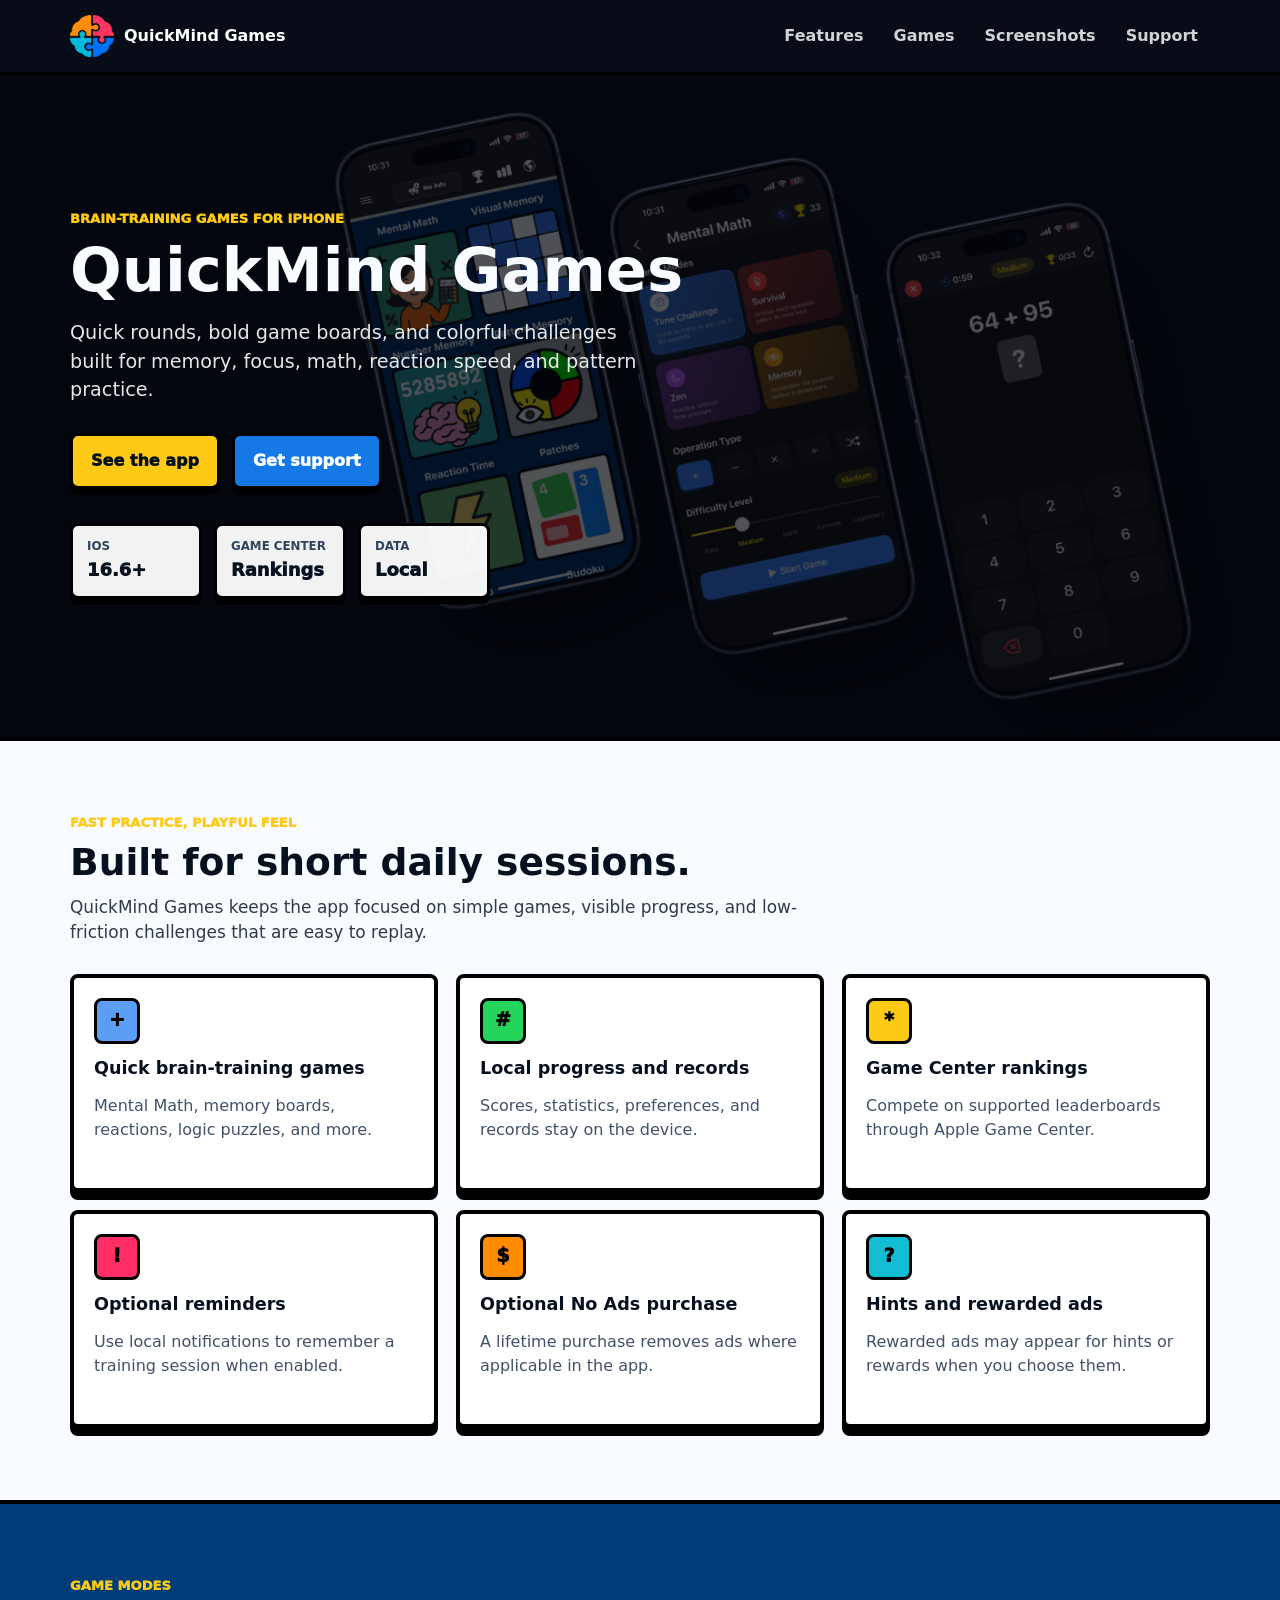
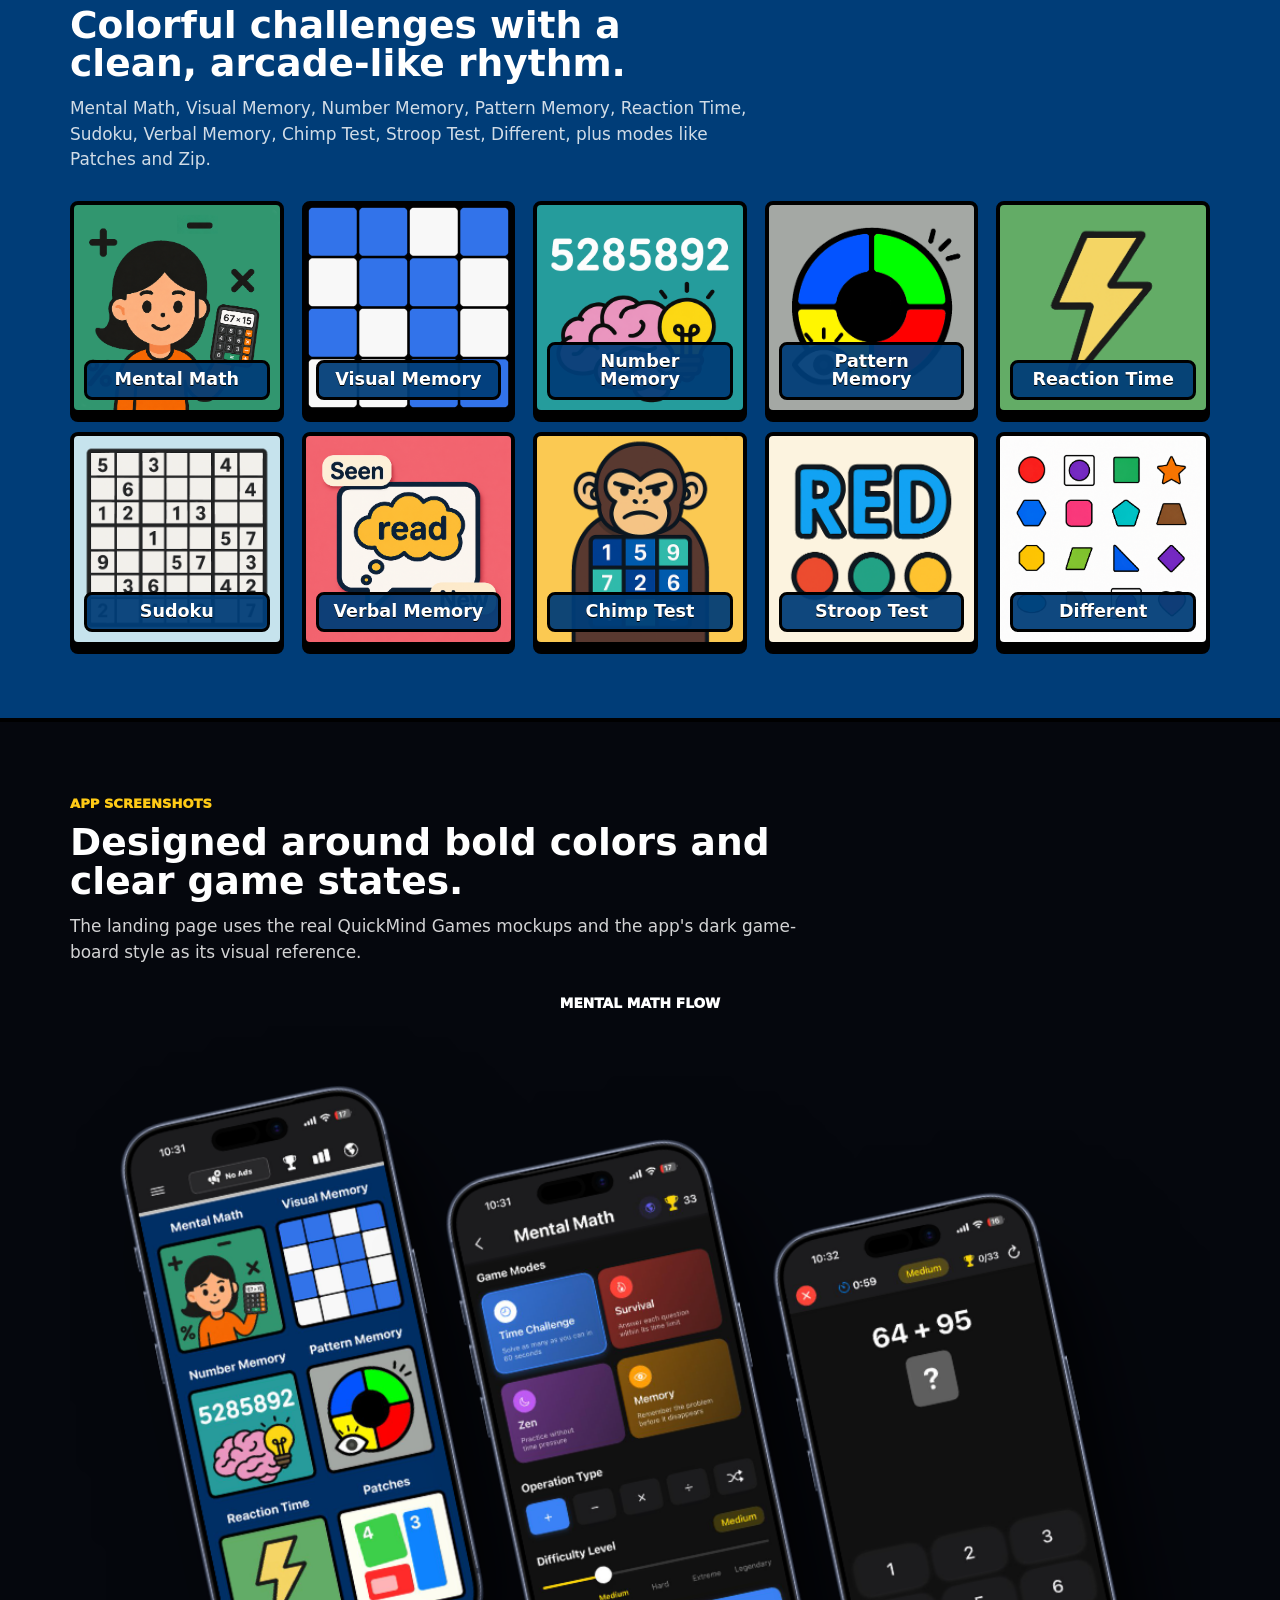
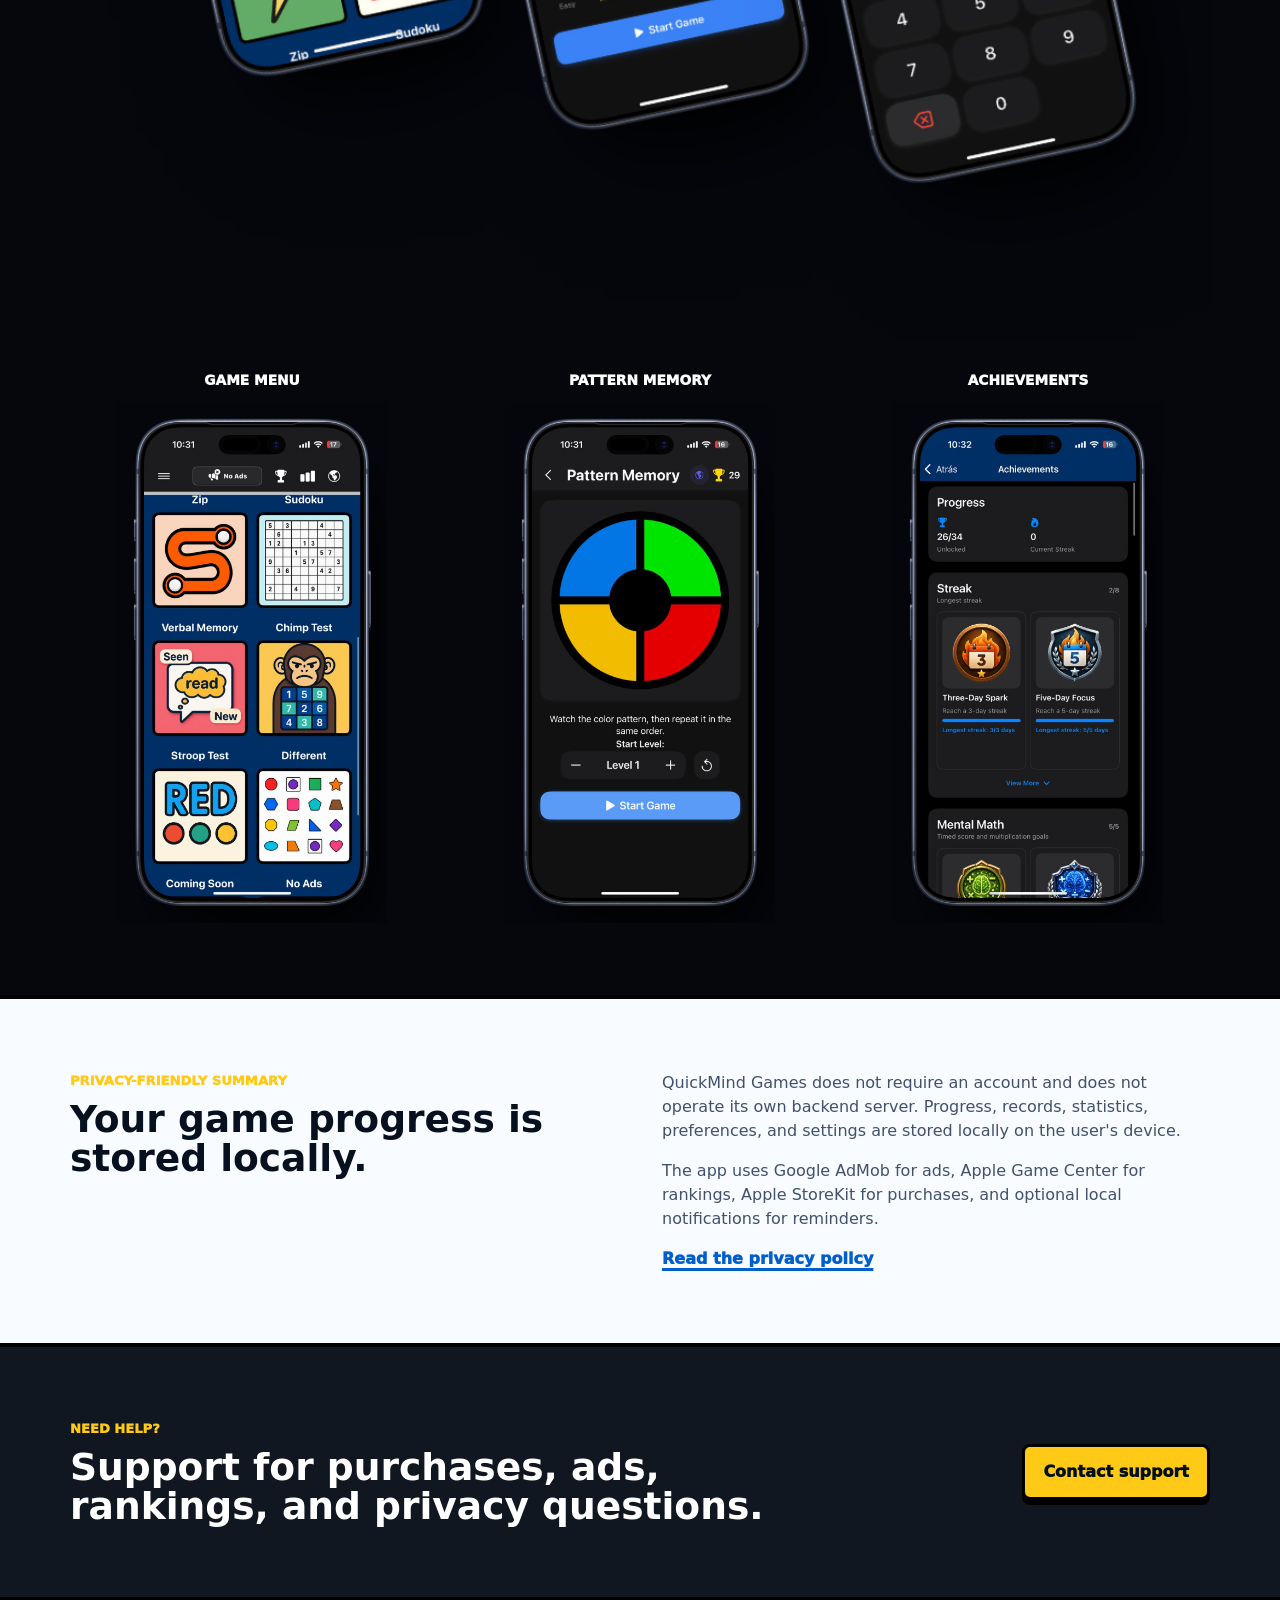
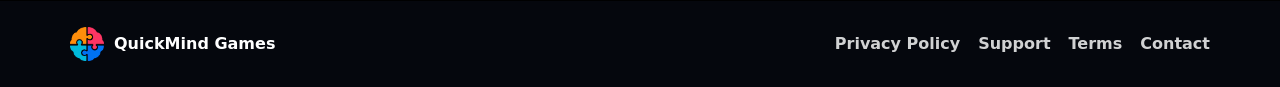
==== commit a07062d1: "hol" ====
--- a/index.html
+++ b/index.html
@@ -3,12 +3,12 @@
   <head>
     <meta charset="utf-8">
     <meta name="viewport" content="width=device-width, initial-scale=1">
-    <title>Quick Brain</title>
+    <title>QuickMind Games</title>
     <meta
       name="description"
-      content="Quick Brain is a playful iPhone app with fast brain-training games, local progress, Game Center rankings, reminders, and an optional No Ads purchase."
+      content="QuickMind Games is a playful iPhone app with fast brain-training games, local progress, Game Center rankings, reminders, and an optional No Ads purchase."
     >
-    <meta property="og:title" content="Quick Brain">
+    <meta property="og:title" content="QuickMind Games">
     <meta property="og:description" content="Fast, playful brain-training games for iPhone.">
     <meta property="og:image" content="/imagenes/edits/mental-math-flow-mockup.png">
     <link rel="icon" href="/imagenes/logo.png">
@@ -18,9 +18,9 @@
   <body>
     <header class="site-header">
       <nav class="nav-shell" aria-label="Main navigation">
-        <a class="brand" href="/" aria-label="Quick Brain home">
+        <a class="brand" href="/" aria-label="QuickMind Games home">
           <img class="brand-logo" src="/imagenes/logo.png" alt="" width="44" height="44">
-          <span>Quick Brain</span>
+          <span>QuickMind Games</span>
         </a>
         <button class="nav-toggle" type="button" aria-expanded="false" aria-controls="nav-links" aria-label="Open navigation">
           <span></span>
@@ -40,7 +40,7 @@
       <section class="hero" aria-labelledby="hero-title">
         <div class="hero-content">
           <p class="eyebrow">Brain-training games for iPhone</p>
-          <h1 id="hero-title">Quick Brain</h1>
+          <h1 id="hero-title">QuickMind Games</h1>
           <p class="hero-copy">
             Quick rounds, bold game boards, and colorful challenges built for memory,
             focus, math, reaction speed, and pattern practice.
@@ -49,7 +49,7 @@
             <a class="button primary" href="#screenshots">See the app</a>
             <a class="button secondary" href="/support/">Get support</a>
           </div>
-          <dl class="hero-stats" aria-label="Quick Brain app highlights">
+          <dl class="hero-stats" aria-label="QuickMind Games app highlights">
             <div>
               <dt>iOS</dt>
               <dd>16.6+</dd>
@@ -72,7 +72,7 @@
             <p class="eyebrow">Fast practice, playful feel</p>
             <h2>Built for short daily sessions.</h2>
             <p>
-              Quick Brain keeps the app focused on simple games, visible progress,
+              QuickMind Games keeps the app focused on simple games, visible progress,
               and low-friction challenges that are easy to replay.
             </p>
           </div>
@@ -124,7 +124,7 @@
             </p>
           </div>
 
-          <div class="game-grid" aria-label="Quick Brain games">
+          <div class="game-grid" aria-label="QuickMind Games games">
             <article class="game-card">
               <img
                 src="/imagenes/juegos/Mental%20Math%20-%20MMSquare.png"
@@ -235,7 +235,7 @@
             <p class="eyebrow">App screenshots</p>
             <h2>Designed around bold colors and clear game states.</h2>
             <p>
-              The landing page uses the real Quick Brain mockups and the app's
+              The landing page uses the real QuickMind Games mockups and the app's
               dark game-board style as its visual reference.
             </p>
           </div>
@@ -245,7 +245,7 @@
               <figcaption>Mental Math flow</figcaption>
               <img
                 src="/imagenes/edits/mental-math-flow-focused.png"
-                alt="Three Quick Brain iPhone screens showing game selection, Mental Math settings, and a Mental Math question."
+                alt="Three QuickMind Games iPhone screens showing game selection, Mental Math settings, and a Mental Math question."
                 width="1060"
                 height="850"
               >
@@ -254,7 +254,7 @@
               <figcaption>Game menu</figcaption>
               <img
                 src="/imagenes/edits/main-menu-second-half-focused.png"
-                alt="Quick Brain iPhone menu showing Zip, Sudoku, Verbal Memory, Chimp Test, Stroop Test, and Different."
+                alt="QuickMind Games iPhone menu showing Zip, Sudoku, Verbal Memory, Chimp Test, Stroop Test, and Different."
                 width="493"
                 height="950"
               >
@@ -289,7 +289,7 @@
           </div>
           <div class="copy-stack">
             <p>
-              Quick Brain does not require an account and does not operate its own
+              QuickMind Games does not require an account and does not operate its own
               backend server. Progress, records, statistics, preferences, and settings
               are stored locally on the user's device.
             </p>
@@ -317,7 +317,7 @@
       <div class="footer-inner">
         <a class="footer-brand" href="/">
           <img src="/imagenes/logo.png" alt="" width="34" height="34">
-          <span>Quick Brain</span>
+          <span>QuickMind Games</span>
         </a>
         <div class="footer-links" aria-label="Footer navigation">
           <a href="/privacy/">Privacy Policy</a>
